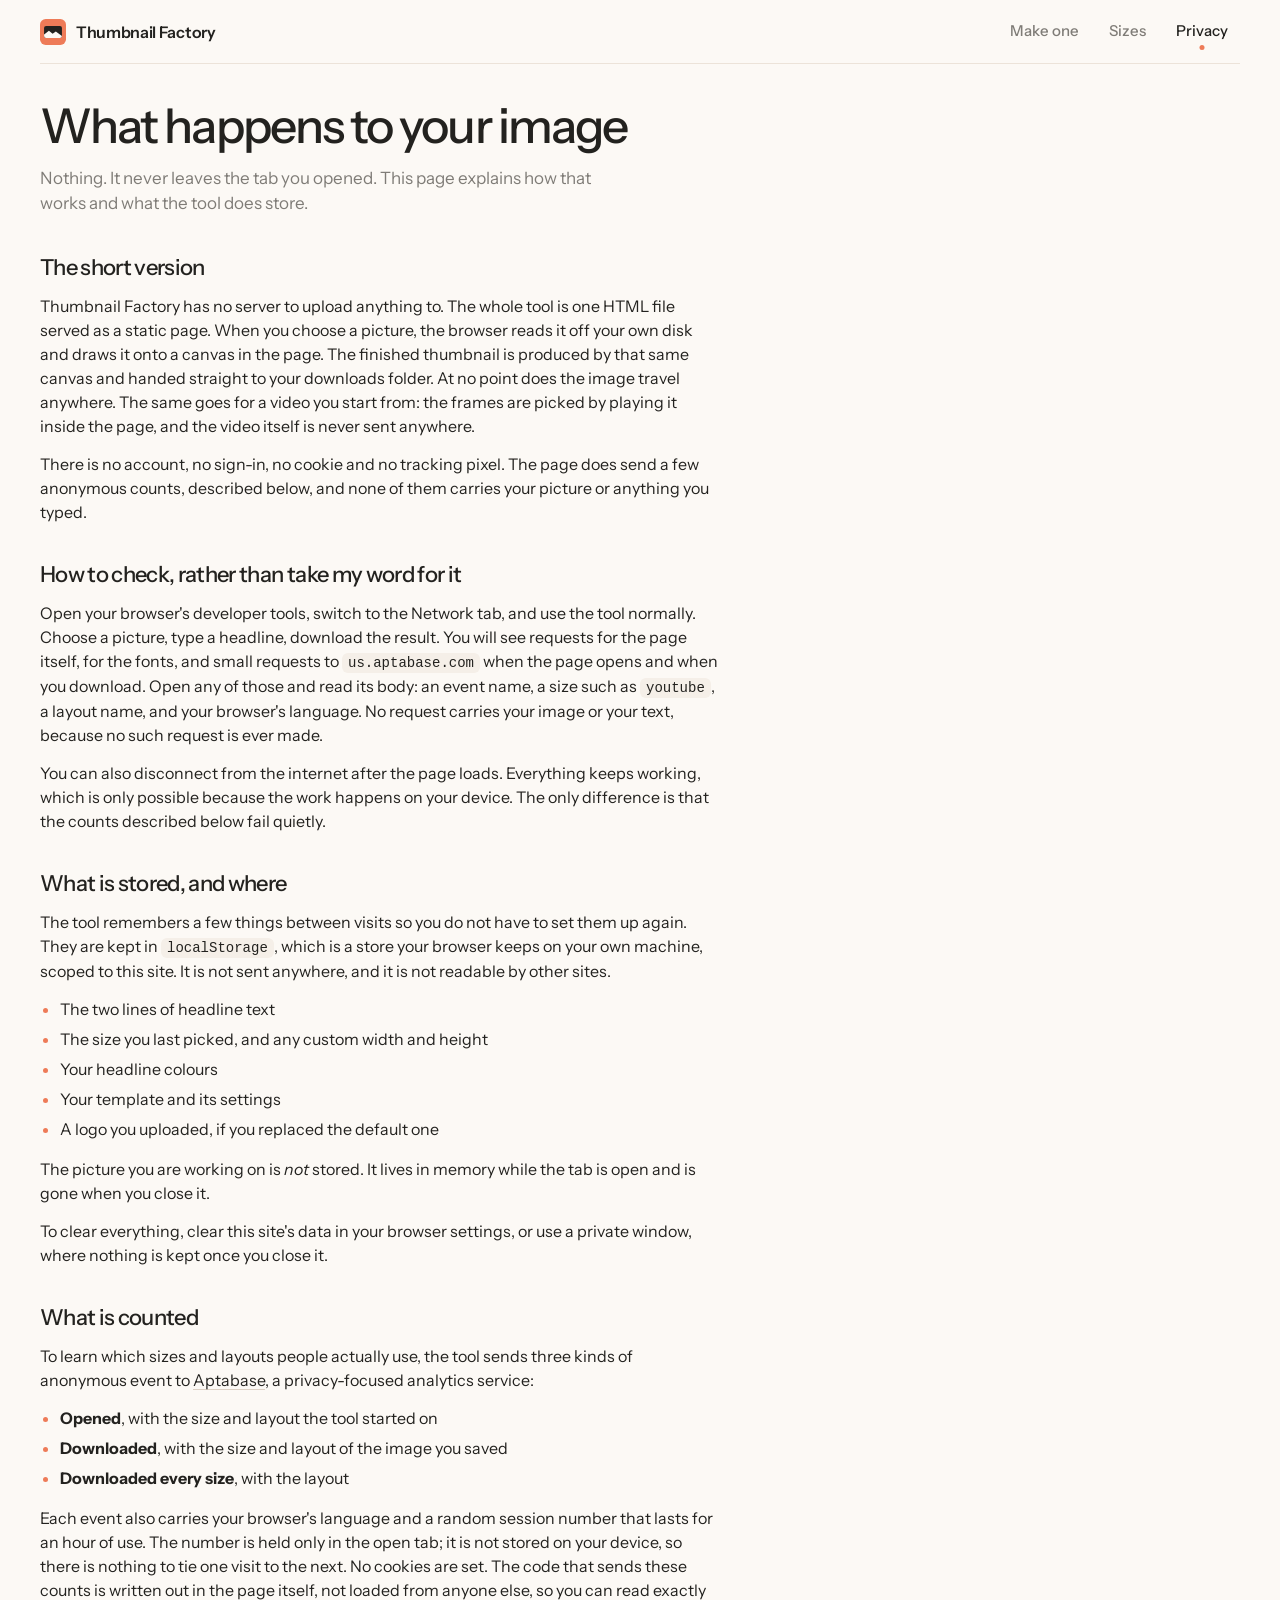
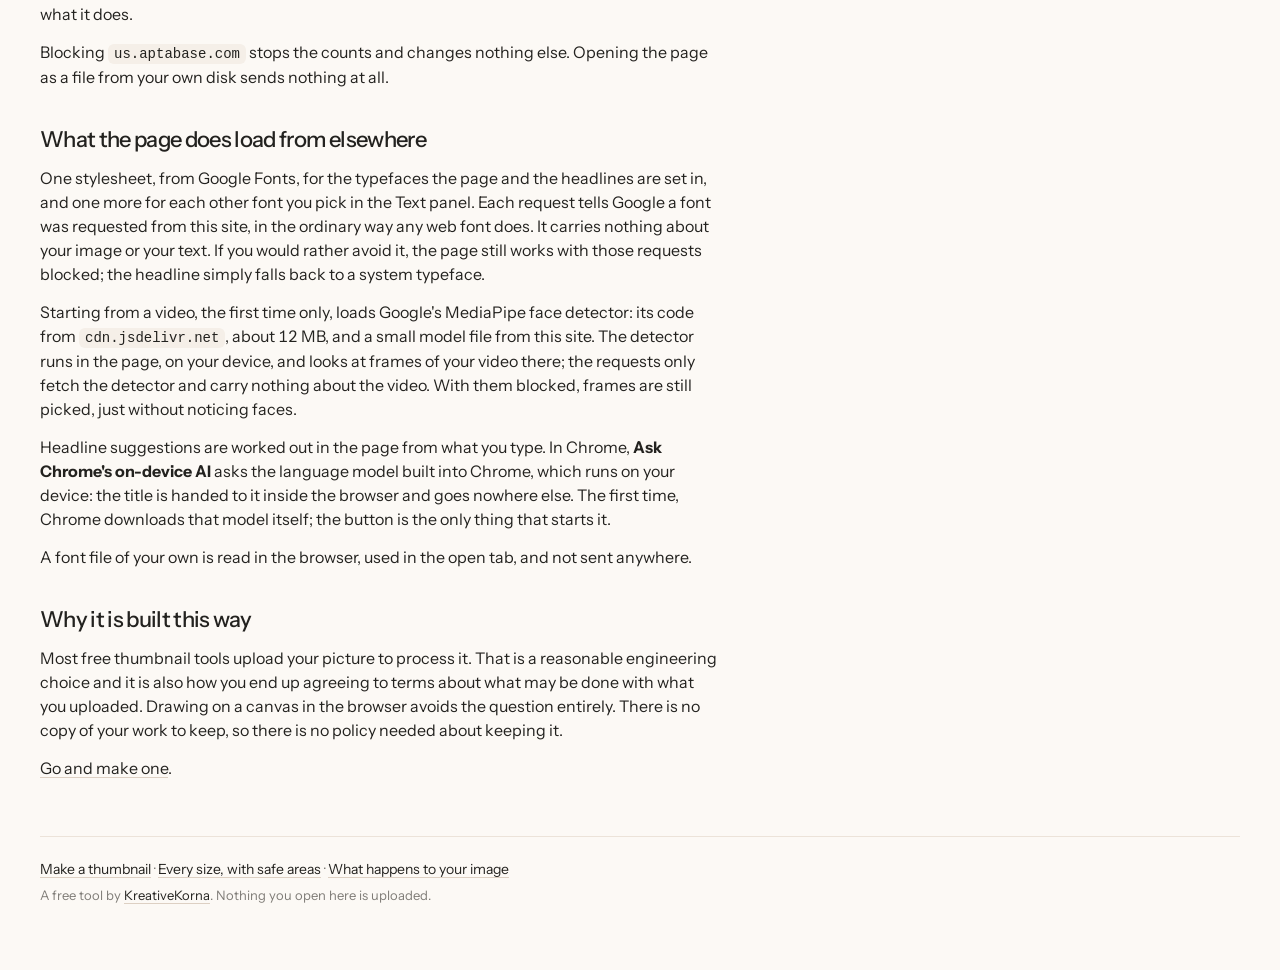
==== privacy/index.html @ 39af9132 "Live quality checks, with one-click fixes Rules 1-3 of the quality bar are now checked as the person" ====
<!DOCTYPE html>
<html lang="en">
<head>
<meta charset="utf-8">
<meta name="viewport" content="width=device-width, initial-scale=1">
<title>What Happens to Your Image &mdash; Thumbnail Factory</title>
<meta name="description" content="Thumbnail Factory has no server to upload to. Your picture is read off your own disk, drawn in your browser, and never sent anywhere. Here is how to verify that.">

<link rel="icon" href="/favicon.svg" type="image/svg+xml">
<link rel="icon" href="/favicon-32.png" sizes="32x32" type="image/png">
<link rel="apple-touch-icon" href="/apple-touch-icon.png">
<meta name="theme-color" content="#fcf9f5">

<!-- Crawlers do not resolve relative paths, so everything below is absolute. -->
<link rel="canonical" href="https://thumbnailsfactory.kreativekorna.com/privacy/">
<meta property="og:type" content="website">
<meta property="og:site_name" content="Thumbnail Factory">
<meta property="og:title" content="What happens to your image">
<meta property="og:description" content="Thumbnail Factory has no server to upload to. Your picture is read off your own disk, drawn in your browser, and never sent anywhere. Here is how to verify that.">
<meta property="og:url" content="https://thumbnailsfactory.kreativekorna.com/privacy/">
<meta property="og:image" content="https://thumbnailsfactory.kreativekorna.com/og.png">
<meta property="og:image:type" content="image/png">
<meta property="og:image:width" content="1200">
<meta property="og:image:height" content="630">
<meta property="og:image:alt" content="Thumbnail Factory: make a thumbnail for any platform. Beside the words, a finished thumbnail and three tiles for wide, square and tall sizes.">
<meta name="twitter:card" content="summary_large_image">
<meta name="twitter:title" content="What happens to your image">
<meta name="twitter:description" content="Thumbnail Factory has no server to upload to. Your picture is read off your own disk, drawn in your browser, and never sent anywhere. Here is how to verify that.">
<meta name="twitter:image" content="https://thumbnailsfactory.kreativekorna.com/og.png">



<link rel="preconnect" href="https://fonts.gstatic.com" crossorigin>
<link rel="stylesheet" href="https://fonts.googleapis.com/css2?family=Instrument+Sans:wght@400..700&family=Archivo+Black&family=JetBrains+Mono:wght@700&display=swap">
<style>
  :root{
    /* Warm and low-glare: an off-white page, cream cards, near-black ink for
       text and decisive actions, and one coral used only as punctuation. */
    --canvas:#fcf9f5;      /* the page */
    --surface:#fffefd;     /* things you type into or press, a step closer */
    --cream:#f5efe8;       /* cards and panels */
    --cream-lo:#ede5dc;    /* the track behind segmented choices */
    --line:#ece3d9;        /* quiet separation */
    --line-strong:#ddd0c3; /* control edges */
    --ink:#23221f;
    --muted:#7f7c77;
    --accent:#ee7b58;      /* markers and focus on dark, never a fill */
    --well:#1d1c1a;        /* behind the preview, so the thumbnail reads true */
    --guide:#ffc400;       /* the safe-area box, same yellow as the app draws */
    --alert:#c8412f;
    --ok:#2c7a4b;
    --shadow:0 6px 24px rgb(35 34 31 / .06), 0 0 0 1px var(--line-strong);
    --shadow-sm:0 1px 3px rgb(35 34 31 / .12);
    --ui:"Instrument Sans",-apple-system,"Segoe UI",Roboto,Helvetica,Arial,sans-serif;
    /* Concentric radii: an outer radius is its inner radius plus the padding
       between them, so nested corners stay parallel instead of pinching.
       --r        inputs and swatches
       --r-seg    a segment inside its track: track radius minus 3px padding
       --r-panel  the control panel: 12 + 20 padding */
    --r:12px; --r-seg:9px; --r-panel:32px; --r-well:24px; --pill:999px;
  }
  *{ box-sizing:border-box; }
  html{ -webkit-text-size-adjust:100%; }
  body{
    margin:0; background:var(--canvas); color:var(--ink);
    font-family:var(--ui); font-size:15px; line-height:1.5;
    font-variant-numeric:tabular-nums;
    padding:0 20px 64px;
    -webkit-font-smoothing:antialiased;
  }
  .shell{ max-width:1200px; margin:0 auto; }
  ::selection{ background:rgb(238 123 88 / .25); }

  /* ---- masthead and site nav ---- */
  header{
    display:flex; align-items:center; gap:16px 24px; flex-wrap:wrap;
    min-height:64px; padding:12px 0; border-bottom:1px solid var(--line); margin-bottom:36px;
  }
  .home{ display:flex; align-items:center; gap:10px; text-decoration:none; color:var(--ink); }
  .home img{ display:block; }   /* the SVG carries its own corners */
  .home span{ font-size:16px; font-weight:600; letter-spacing:-.02em; }
  .home:focus-visible{ outline:2px solid var(--ink); outline-offset:4px; border-radius:6px; }
  header nav{ margin-inline-start:auto; display:flex; gap:6px; }
  header nav a{
    position:relative; color:var(--muted); font-size:15px; font-weight:500; text-decoration:none;
    padding:8px 12px; border-radius:var(--pill); transition:color .14s linear, background-color .14s linear;
  }
  @media (hover: hover){ header nav a:hover{ color:var(--ink); background:var(--cream); } }
  header nav a[aria-current="page"]{ color:var(--ink); }
  /* the current page gets a small coral dot, the one bit of colour up here */
  header nav a[aria-current="page"]::after{
    content:""; position:absolute; left:50%; bottom:1px; width:5px; height:5px;
    transform:translateX(-50%); border-radius:50%; background:var(--accent);   /* centred: same either way round */
  }
  header nav a:focus-visible{ outline:2px solid var(--ink); outline-offset:1px; }

  h1{
    font-size:clamp(30px,4.4vw,48px); line-height:1.08;
    font-weight:500; letter-spacing:-.04em;
    margin:0 0 14px; max-width:20ch; text-wrap:balance;
  }
  .lede{ margin:0 0 30px; font-size:17px; line-height:1.5; color:var(--muted); max-width:52ch; }

  /* ---- long-form pages ---- */
  .prose{ max-width:68ch; }
  .prose h2{ font-size:22px; font-weight:500; letter-spacing:-.03em; margin:34px 0 10px; }
  .prose p, .prose li{ font-size:16px; margin:0 0 14px; }
  .prose ul{ margin:0 0 16px; padding-inline-start:20px; }
  .prose li{ margin:0 0 6px; }
  .prose li::marker{ color:var(--accent); }
  .prose code{ font-size:14px; background:var(--cream); padding:2px 6px; border-radius:6px; }
  .prose a, .sizeref a, .safeareas a, .seealso a, footer a{
    color:var(--ink); text-decoration-color:var(--line-strong); text-underline-offset:3px;
  }
  @media (hover: hover){
    .prose a:hover, .sizeref a:hover, .safeareas a:hover, .seealso a:hover, footer a:hover{ text-decoration-color:var(--ink); }
  }
  .seealso{ margin:40px 0 0; max-width:68ch; }
  .seealso h2{ font-size:22px; font-weight:500; letter-spacing:-.03em; margin:0 0 8px; }
  .seealso p{ font-size:15.5px; margin:0; color:var(--muted); }
  .seealso p + p{ margin-top:10px; }

  footer{
    margin:56px 0 0; padding:22px 0 0; border-top:1px solid var(--line); font-size:14px; color:var(--muted);
  }
  footer p{ margin:0 0 6px; }
  footer .by{ font-size:13px; }

  /* ---- layout ---- */
  .layout{ display:grid; grid-template-columns:minmax(0,1fr) 340px; gap:24px; align-items:start; }

  /* ---- stage ---- */
  .stage{ min-width:0; }
  /* The controls run long; the preview stays in view beside them. */
  @media (min-width:901px){ .stage{ position:sticky; top:16px; } }
  /* With the feed strip open the pinned column holds two previews, so the big
     one gives up height to keep both on screen, and the how-to steps aside. */
  @media (min-width:901px){
    .stage:has(.feed:not([hidden])) canvas{ max-height:max(240px, calc(100vh - 520px)); }
    .stage:has(.feed:not([hidden])) .howto{ display:none; }
  }
  /* The well takes its light from the thumbnail: a blurred copy of it glows
     behind the preview, the way a video app's ambient mode does, over the
     picture's own average colour. A fixed black would make every picture
     look like it sits in the same hole. */
  .canvas-wrap{
    position:relative; background:var(--well);
    border-radius:var(--r-well); overflow:hidden; isolation:isolate;
    transition:background-color .15s linear;
    display:flex; align-items:center; justify-content:center;
    min-height:260px; padding:18px;
  }
  canvas{
    display:block; max-width:100%; max-height:66vh; width:auto; height:auto;
    cursor:grab; touch-action:none; background:#000; border-radius:6px;   /* 24 well − 18 padding */
    transition:opacity .12s linear;
  }
  #cv{ position:relative; z-index:1; box-shadow:0 10px 40px rgb(0 0 0 / .28); outline:1px solid oklch(1 0 0 / 0.1); outline-offset:-1px; }
  #cv:focus-visible{ outline:2px solid var(--accent); outline-offset:4px; }
  .canvas-wrap .ambient{
    position:absolute; inset:0; width:100%; height:100%; max-height:none; z-index:0;
    border-radius:0; background:none; cursor:inherit; pointer-events:none;
    filter:blur(36px) saturate(1.25); transform:scale(1.2); opacity:.85;
  }
  canvas.dragging{ cursor:grabbing; }
  /* Ink would vanish against the well, so the canvas ring uses the accent. */
  canvas:focus-visible{ outline:2px solid var(--accent); outline-offset:4px; }
  canvas.resizing{ opacity:.25; }
  .drop-hint{
    position:absolute; inset:8px; display:flex; align-items:center; justify-content:center;
    background:rgb(29 28 26 / .88); color:var(--canvas); font-size:16px; font-weight:500;
    text-align:center; padding:20px; border:2px dashed var(--accent);
    border-radius:16px;   /* inset 8px inside a 24px well */
    pointer-events:none; opacity:0; transition:opacity .12s linear; z-index:2;
  }
  .canvas-wrap.dropping .drop-hint{ opacity:1; }

  .readout{
    display:flex; align-items:baseline; gap:14px; flex-wrap:wrap;
    padding:14px 4px 0; margin:0;
  }
  .readout .what{ font-weight:600; letter-spacing:-.01em; }
  .readout .dims{ margin-inline-start:auto; color:var(--muted); }
  .howto{ margin:10px 4px 0; max-width:56ch; color:var(--muted); font-size:14px; }
  .howto p{ margin:0 0 3px; }

  /* The feed strip copies a dark video app on purpose: the thumbnail is
     judged against the surroundings it will actually sit in. */
  .feed{ margin:16px 0 0; padding:16px; background:#0f0f0f; color:#f1f1f1; border-radius:var(--r-well); }
  .feed[hidden]{ display:none; }
  .feed h3{ margin:0; font-size:14px; font-weight:600; letter-spacing:-.01em; }
  .feed .hint{ margin:2px 0 14px; color:#a3a3a3; }
  .feedrow{ display:flex; flex-wrap:wrap; gap:18px 22px; align-items:flex-start; }
  .feeditem{ margin:0; display:flex; flex-direction:column; gap:6px; min-width:0; max-width:100%; }
  .feeditem canvas{ display:block; max-width:100%; max-height:none; border-radius:8px; cursor:default; background:#000;
    outline:1px solid oklch(1 0 0 / 0.1); outline-offset:-1px; }
  .feeditem figcaption{ font-size:12px; color:#a3a3a3; }
  /* Grey bars where the title and channel would be, so the thumbnail is seen
     among the things it competes with, not alone. */
  .feedtext{ display:flex; flex-direction:column; gap:5px; }
  .feedtext span{ display:block; height:9px; border-radius:3px; background:#3a3a3a; }
  .feedtext span + span{ width:60%; background:#2a2a2a; }

  /* ---- the quality bar, live ---- */
  .checks{ display:flex; flex-direction:column; gap:6px; margin:6px 4px 0; font-size:13px; }
  .checks:empty{ display:none; }
  .checks .ok{ color:var(--muted); }
  .checks .ok::before{ content:"✓ "; color:var(--ok); font-weight:700; }
  .check{ display:flex; align-items:center; gap:8px; flex-wrap:wrap; }
  .check .what{ font-weight:600; }
  .check .what::before{ content:""; display:inline-block; width:7px; height:7px; border-radius:50%; background:var(--accent);
    margin-inline-end:7px; vertical-align:1px; }
  .check .why{ color:var(--muted); }
  .check .btn{ width:auto; min-height:28px; padding:4px 11px; font-size:12.5px; }
  .check .also{ color:var(--muted); font-size:12px; }
  /* a size that fails the bar gets a coral dot on its tile */
  .tile.warn .chipbox{ position:relative; }
  .tile.warn .chipbox::after{ content:""; position:absolute; top:-3px; right:-3px; width:8px; height:8px; border-radius:50%;
    background:var(--accent); box-shadow:0 0 0 2px var(--canvas); }

  /* ---- frames from a video ---- */
  .readout .btn{ width:auto; }
  .frames{ margin:12px 0 0; padding:12px 14px 14px; background:var(--cream); border-radius:var(--r-well); }
  .frames[hidden]{ display:none; }
  .frameshead{ display:flex; align-items:center; gap:10px; }
  .frameshead h3{ margin:0; font-size:14px; font-weight:600; letter-spacing:-.01em; flex:1; }
  .frameshead .btn{ width:auto; }
  .titlerow{ display:flex; align-items:center; gap:8px; margin-top:10px; }
  .titlerow label{ font-size:13px; font-weight:500; white-space:nowrap; }
  .titlerow input{ flex:1; min-width:0; padding:7px 10px; font-size:14px; }
  .titlerow .btn{ width:auto; white-space:nowrap; flex:none; }
  .frames .hint{ margin:8px 0 0; min-height:1.3em; }
  .framerow{ display:grid; grid-template-columns:repeat(6, minmax(0, 1fr)); gap:8px; margin-top:8px; }
  .framerow:empty{ display:none; }
  .frametile{ position:relative; padding:0; border:0; border-radius:8px; overflow:hidden; cursor:pointer; background:var(--well);
    box-shadow:0 0 0 1px oklch(0 0 0 / 0.1); transition:box-shadow .14s linear, transform .14s cubic-bezier(0.2, 0, 0, 1); }
  .frametile img{ display:block; width:100%; height:auto; aspect-ratio:16 / 9; object-fit:cover; }
  .frametile span{ position:absolute; left:5px; bottom:4px; font-size:11px; font-weight:600; color:#fff;
    background:rgb(0 0 0 / .55); padding:1px 5px; border-radius:4px; }
  @media (hover: hover){ .frametile:hover{ box-shadow:0 0 0 2px var(--ink); } }
  .frametile:focus-visible{ outline:2px solid var(--ink); outline-offset:2px; }
  .heads{ display:flex; flex-wrap:wrap; gap:6px; margin-top:8px; }
  .heads:empty{ display:none; }
  .headidea{ font-family:var(--ui); font-size:12.5px; font-weight:700; letter-spacing:.01em; text-transform:uppercase;
    background:var(--surface); color:var(--ink); border:0; box-shadow:0 0 0 1px var(--line-strong); border-radius:var(--pill);
    padding:5px 11px; cursor:pointer; transition:box-shadow .14s linear; }
  .headidea b{ color:var(--accent); font-weight:800; }
  .headidea.ai::before{ content:"AI"; font-size:9.5px; font-weight:700; color:var(--muted); margin-inline-end:5px; letter-spacing:.04em; }
  @media (hover: hover){ .headidea:hover{ box-shadow:0 0 0 1px var(--ink); } }
  .headidea.on{ box-shadow:0 0 0 2px var(--ink); }
  .headidea:focus-visible{ outline:2px solid var(--ink); outline-offset:2px; }
  .aibtn{ width:auto; align-self:flex-start; }
  .aibtn[hidden]{ display:none; }
  .headhelp .heads{ margin-top:0; }
  .frames .subhead{ margin:10px 0 0; font-size:12.5px; font-weight:600; color:var(--muted); }
  .frames .subhead[hidden]{ display:none; }
  .idearow{ display:grid; grid-template-columns:repeat(var(--idea-cols, 3), minmax(0, 1fr)); gap:10px; margin-top:6px; }
  .idearow:empty{ display:none; }
  .idea{ display:flex; flex-direction:column; gap:4px; padding:0; border:0; background:none; cursor:pointer; text-align:start;
    font:inherit; font-size:12px; color:var(--muted); }
  .idea canvas{ display:block; width:100%; height:auto; max-height:none; border-radius:8px; background:var(--well); cursor:pointer;
    box-shadow:0 0 0 1px oklch(0 0 0 / 0.1); transition:box-shadow .14s linear, transform .14s cubic-bezier(0.2, 0, 0, 1); }
  @media (hover: hover){ .idea:hover canvas{ box-shadow:0 0 0 2px var(--ink); } }
  .idea:focus-visible{ outline:none; }
  .idea:focus-visible canvas{ outline:2px solid var(--ink); outline-offset:2px; }
  .idea:active canvas{ transform:scale(0.98); }
  .idea.on{ color:var(--ink); }
  .idea.on canvas{ box-shadow:0 0 0 2px var(--canvas), 0 0 0 3.5px var(--accent); }
  .frametile.hasface::after{ content:"Face"; position:absolute; top:4px; right:4px; font-size:10px; font-weight:600;
    color:#fff; background:rgb(238 123 88 / .9); padding:1px 5px; border-radius:4px; }
  .frametile.used{ box-shadow:0 0 0 2px var(--canvas), 0 0 0 3.5px var(--accent); }
  .frametile:active{ transform:scale(0.97); }
  @media (max-width:560px){ .framerow{ grid-template-columns:repeat(3, minmax(0, 1fr)); } .titlerow{ flex-wrap:wrap; } }

  /* ---- control panel ---- */
  .bench{
    background:var(--cream); border-radius:var(--r-panel);
    padding:20px; display:flex; flex-direction:column; gap:20px; min-width:0;
  }
  .bench h2, .sizegroup h2{
    font-size:13px; font-weight:500; margin:0 0 10px; color:var(--muted);
  }

  /* ---- size chart: the point of the page ---- */
  .sizes{
    display:flex; flex-wrap:wrap; gap:18px 28px; align-items:stretch;
    /* reset the fieldset UA styles before restoring the band's own rules */
    border:0; border-top:1px solid var(--line); border-bottom:1px solid var(--line);
    padding:18px 0 20px; margin:0 0 26px; min-width:0;
  }
  .sizegroup{ min-width:0; }
  .sizegroup + .sizegroup{ border-inline-start:1px solid var(--line); padding-inline-start:28px; margin-inline-start:0; }
  .tiles{ display:flex; flex-wrap:wrap; gap:14px; max-width:286px; }
  .tile{ width:86px; }
  .sizegroup.customgroup .tile{ width:54px; }
  .tile{ position:relative; display:flex; flex-direction:column; align-items:flex-start; gap:6px; cursor:pointer; }
  /* Visually hidden, not zero-sized: a 0x0 input is still focusable but some
     assistive tech and tooling treat it as invisible and skip it. The 1px clip
     keeps it in the accessibility tree. Same for the palette radios below. */
  .tile input, .pal input{
    position:absolute; width:1px; height:1px; padding:0; margin:-1px;
    overflow:hidden; clip:rect(0 0 0 0); white-space:nowrap; border:0;
  }
  .chipbox{ height:40px; display:flex; align-items:flex-end; }
  .chip{
    display:block; background:var(--surface); border:1px solid var(--line-strong); border-radius:4px;
    transition-property:background-color, border-color; transition-duration:.14s; transition-timing-function:linear;
  }
  .tile.custom .chip{ border-style:dashed; display:flex; align-items:center; justify-content:center;
    font-size:17px; font-weight:500; line-height:1; color:var(--muted); }
  @media (hover: hover){ .tile:hover .chip{ border-color:var(--ink); } }
  .tile input:checked ~ .chipbox .chip{ background:var(--ink); border-color:var(--ink); }
  .tile.custom input:checked ~ .chipbox .chip{ color:var(--canvas); }
  .tile input:focus-visible ~ .chipbox .chip{ outline:2px solid var(--ink); outline-offset:3px; }
  .tile .name{ font-size:13px; font-weight:500; line-height:1.15; color:var(--muted); }
  .tile.custom .name{ display:none; }
  .tile input:checked ~ .name{ color:var(--ink); }
  .tile .size{ font-size:11px; line-height:1; color:var(--muted); }

  /* ---- fields ---- */
  .fields{ display:flex; flex-direction:column; gap:14px; }
  .field{ display:flex; flex-direction:column; gap:6px; min-width:0; }
  /* a slider is one line: name, track, value - names share a column so the
     tracks line up down the panel */
  .field.slide{ display:grid; grid-template-columns:84px minmax(0,1fr) 40px; align-items:center; column-gap:10px; }
  .field.slide > label{ font-weight:400; color:var(--muted); font-size:13px; }
  .field.slide output{ font-size:12.5px; color:var(--muted); text-align:end; font-variant-numeric:tabular-nums; }
  .field.slide input[type=range]{ margin:6px 0; }
  .field.slide > .hint{ grid-column:1 / -1; margin-top:0; }
  /* a picture: its name and buttons on one line, its zoom under them */
  .pichead{ display:flex; align-items:center; gap:8px; min-height:32px; }
  .pichead .legend{ flex:1; min-width:0; }
  .pichead .logobtns{ flex:none; }
  .field.pic{ gap:2px; }
  .field > label, .legend{ font-size:13px; font-weight:500; }
  .hint{ font-size:12.5px; margin:4px 0 0; color:var(--muted); }
  /* a picture's zoom lives in its block, just under its buttons */
  .field > .field{ margin-top:0; }
  input[type=text], input[type=number]{
    font-family:var(--ui); font-size:15px; font-variant-numeric:tabular-nums;
    background:var(--surface); color:var(--ink);
    border:0; box-shadow:0 0 0 1px var(--line-strong); border-radius:var(--r);
    padding:10px 12px; width:100%;
    transition:box-shadow .14s linear;
  }
  input::placeholder{ color:var(--muted); opacity:.8; }
  select{
    -webkit-appearance:none; appearance:none; width:100%;
    font-family:var(--ui); font-size:15px; color:var(--ink);
    background:var(--surface) url("data:image/svg+xml,%3Csvg xmlns='http://www.w3.org/2000/svg' width='10' height='6'%3E%3Cpath d='M1 1l4 4 4-4' fill='none' stroke='%237f7c77' stroke-width='1.5'/%3E%3C/svg%3E") no-repeat right 14px center;
    border:0; box-shadow:0 0 0 1px var(--line-strong); border-radius:var(--r);
    padding:10px 36px 10px 12px; cursor:pointer; transition:box-shadow .14s linear;
  }
  @media (hover: hover){ select:hover{ box-shadow:0 0 0 1px var(--muted); } }
  select:focus-visible{ outline:none; box-shadow:0 0 0 1.5px var(--ink), 0 0 0 5px rgb(35 34 31 / .08); }
  @media (hover: hover){ input[type=text]:hover, input[type=number]:hover{ box-shadow:0 0 0 1px var(--muted); } }
  input[type=text]:focus-visible, input[type=number]:focus-visible{
    outline:none; box-shadow:0 0 0 1.5px var(--ink), 0 0 0 5px rgb(35 34 31 / .08);
  }
  .row{ display:flex; gap:10px; }
  .row .field{ flex:1; }
  .row .field.grow{ flex:3; }
  .row .field.narrow{ flex:1; min-width:70px; }
  .row[hidden]{ display:none; }
  .field[hidden]{ display:none; }
  /* controls a template does not use; beats each control's own display */
  .fields [hidden], .toggles [hidden]{ display:none !important; }

  /* template picker: a live preview of each, your content in its arrangement */
  .tpls{ display:grid; grid-template-columns:1fr 1fr; gap:14px 10px; }
  .tpl{ position:relative; display:flex; flex-direction:column; gap:6px; cursor:pointer; font-size:13px; font-weight:500; color:var(--muted); }
  .tpl input{ position:absolute; opacity:0; width:1px; height:1px; }
  .tpl canvas{
    display:block; width:100%; height:auto; aspect-ratio:16/9; object-fit:contain;
    max-height:none; border-radius:10px; background:var(--well); cursor:pointer;
    box-shadow:0 0 0 1px oklch(0 0 0 / 0.1); transition:box-shadow .14s linear;   /* untinted: a tinted ring reads as dirt on the edge */
  }
  @media (hover: hover){ .tpl:hover canvas{ box-shadow:0 0 0 1px var(--muted); } }
  .tpl:has(input:checked){ color:var(--ink); }
  .tpl:has(input:checked) canvas{ box-shadow:0 0 0 2px var(--canvas), 0 0 0 3.5px var(--ink); }
  .tpl:has(input:focus-visible) canvas{ outline:2px solid var(--ink); outline-offset:4px; }
  .customgroup .row{ width:190px; }
  .moverow{ display:flex; align-items:center; gap:10px; justify-content:space-between; margin-top:2px; }
  .moverow .hint{ margin:0; }
  .moverow .btn{ width:auto; white-space:nowrap; flex:none; }
  .customgroup .row .field{ gap:4px; }

  /* segmented choice: a cream track with the chosen segment lifted to white */
  .seg{ border:0; margin:0; padding:0; }
  .seg .legend{ padding:0; margin-bottom:6px; }
  .segs{ display:flex; border-radius:var(--r); background:var(--cream-lo); padding:3px; gap:2px; }
  .segs label{ flex:1; position:relative; text-align:center; font-size:13px; font-weight:500;
    color:var(--muted); white-space:nowrap;
    padding:7px 6px; border-radius:var(--r-seg); cursor:pointer; min-height:24px;
    transition:color .14s linear, background-color .14s linear; }
  @media (hover: hover){ .segs label:hover{ color:var(--ink); } }
  .segs input{ position:absolute; opacity:0; inset:0; margin:0; cursor:pointer; }
  .segs label:has(input:checked){ background:var(--surface); color:var(--ink); box-shadow:var(--shadow-sm); }
  .segs label:has(input:focus-visible){ outline:2px solid var(--ink); outline-offset:1px; }

  /* folding panels */
  .group{ border-top:1px solid var(--line-strong); padding-top:12px; }
  /* a panel's first control hangs closer to its title (10) than controls sit to each other (16) */
  .gbody{ display:flex; flex-direction:column; gap:14px; padding-top:10px; }
  /* a panel's first control hangs closer to its title than controls sit to each other */
  .group > summary{ font-size:14px; font-weight:500; cursor:pointer;
    list-style:none; display:flex; align-items:center; gap:8px; min-height:28px; }
  .group > summary::-webkit-details-marker{ display:none; }
  .group > summary::after{ content:""; margin-inline-start:auto; width:6px; height:6px; border:solid var(--muted);
    border-width:0 1.5px 1.5px 0; transform:translateY(-2px) rotate(45deg); transition:transform .16s cubic-bezier(0.2, 0, 0, 1); }
  .group[open] > summary::after{ transform:translateY(1px) rotate(-135deg); border-width:0 2px 2px 0; }   /* matches the semibold open title */
  .group[open] > summary{ font-weight:600; }
  .group > summary:focus-visible{ outline:2px solid var(--ink); outline-offset:2px; border-radius:6px; }

  input[type=range]{
    -webkit-appearance:none; appearance:none; width:100%; background:transparent; margin:8px 0;
  }
  input[type=range]::-webkit-slider-runnable-track{ height:4px; border-radius:2px; background:var(--line-strong); }
  input[type=range]::-moz-range-track{ height:4px; border-radius:2px; background:var(--line-strong); }
  input[type=range]::-moz-range-progress{ height:4px; border-radius:2px; background:var(--ink); }
  input[type=range]::-webkit-slider-thumb{
    -webkit-appearance:none; width:18px; height:18px; border-radius:50%;
    background:var(--surface); border:1.5px solid var(--ink); margin-top:-7px; box-shadow:var(--shadow-sm);
  }
  input[type=range]::-moz-range-thumb{
    width:15px; height:15px; border-radius:50%; background:var(--surface); border:1.5px solid var(--ink);
  }
  input[type=range]:focus-visible{ outline:2px solid var(--ink); outline-offset:4px; border-radius:4px; }

  .toggles{ display:flex; flex-direction:column; gap:10px; }
  .tog{ display:flex; align-items:center; gap:10px; font-size:14px; cursor:pointer; min-height:24px; }
  .tog input{ width:16px; height:16px; margin:0; accent-color:var(--ink); }
  .tog.off{ opacity:.45; cursor:default; }
  .note{ font-size:12.5px; margin:-2px 0 0; margin-inline-start:26px; max-width:34ch; color:var(--muted); }
  .note[hidden]{ display:none; }

  /* ---- brand controls ---- */
  .inline{ display:flex; gap:8px; align-items:center; }
  .inline input[type=text]{ flex:1; min-width:0; }
  input[type=color]{
    flex:0 0 auto; width:40px; height:40px; padding:3px; cursor:pointer;
    background:var(--surface); border:0; box-shadow:0 0 0 1px var(--line-strong);
    border-radius:var(--r);
  }
  input[type=color]::-webkit-color-swatch-wrapper{ padding:0; }
  input[type=color]::-webkit-color-swatch{ border:0; border-radius:9px; }   /* 12 − 3 padding */
  input[type=color]::-moz-color-swatch{ border:0; border-radius:9px; }
  input[type=color]:focus-visible{ outline:2px solid var(--ink); outline-offset:2px; }
  .palettes{ display:flex; flex-wrap:wrap; gap:7px; margin-top:4px; }
  .pal{ position:relative; cursor:pointer; line-height:0; }
  .pal[hidden]{ display:none; }
  .palchip{
    display:block; width:34px; height:24px; border-radius:7px;
    box-shadow:inset 0 0 0 1px rgb(35 34 31 / .12);
    transition:box-shadow .14s linear;
  }
  @media (hover: hover){ .pal:hover .palchip{ box-shadow:inset 0 0 0 1px rgb(35 34 31 / .12), 0 0 0 2px var(--line-strong); } }
  .pal input:checked ~ .palchip{ box-shadow:inset 0 0 0 1px rgb(35 34 31 / .12), 0 0 0 2px var(--canvas), 0 0 0 3.5px var(--ink); }
  .pal input:focus-visible ~ .palchip{ outline:2px solid var(--ink); outline-offset:4px; }
  .pal.customp .palchip{
    background:var(--surface); display:flex; align-items:center; justify-content:center;
    font-size:14px; font-weight:500; line-height:1; color:var(--muted);
    box-shadow:inset 0 0 0 1px var(--line-strong);
  }
  .stops{ display:flex; gap:6px; margin-top:8px; }
  .stops[hidden]{ display:none; }

  .logorow{ display:flex; gap:10px; align-items:center; }
  .logopreview{
    flex:0 0 auto; width:66px; height:40px; background:var(--well);
    border-radius:var(--r); padding:5px;
    display:flex; align-items:center; justify-content:center; overflow:hidden;
  }
  /* Dark well behind it, so the outline is white at low opacity. A tinted
     neutral here picks up the surface and reads as dirt on the image edge. */
  .logopreview img{
    max-width:56px; max-height:30px; display:block;
    outline:1px solid oklch(1 0 0 / 0.1); outline-offset:-1px;
  }
  .logobtns{ display:flex; gap:6px; flex:1; min-width:0; }
  /* .btn is width:100% for the full-width actions; inside this row that basis
     makes both buttons shrink to equal halves and wrap. Size to content, and
     let Replace take whatever is left over. */
  .logobtns .btn{ width:auto; white-space:nowrap; }
  .logobtns #logoPick{ flex:1 1 auto; }
  .logobtns #logoReset{ flex:0 0 auto; }
  .group .logobtns{ flex-wrap:wrap; }
  .group .logobtns .btn{ flex:1 1 auto; }

  /* ---- buttons ----
     Pills throughout. The one decisive action is ink; everything else is a
     quiet white pill. States change opacity and scale, not hue. */
  .btn{
    font-family:var(--ui); font-size:15px; font-weight:500; cursor:pointer;
    border:0; box-shadow:0 0 0 1px var(--line-strong); border-radius:var(--pill);
    padding:11px 18px; width:100%; min-height:44px;
    background:var(--surface); color:var(--ink);
    transition-property:background-color, box-shadow, opacity, transform;
    transition-duration:.14s;
    transition-timing-function:cubic-bezier(0.2, 0, 0, 1);
  }
  @media (hover: hover){ .btn:hover{ box-shadow:0 0 0 1px var(--muted); } }
  .btn:active:not(:disabled){ transform:scale(0.96); }
  .btn:focus-visible{ outline:2px solid var(--ink); outline-offset:3px; }
  .btn-sm{ padding:8px 14px; font-size:13.5px; min-height:36px; }
  .btn-sm[hidden]{ display:none; }
  .btn-go{ background:var(--ink); color:var(--canvas); box-shadow:none; font-size:16px; padding:14px 18px; min-height:50px; }
  @media (hover: hover){ .btn-go:hover{ box-shadow:none; opacity:.9; } }
  .btn-go:active:not(:disabled){ opacity:.8; }
  .btn:disabled{ opacity:.45; cursor:default; }
  @media (hover: hover){
    .btn:disabled:hover{ box-shadow:0 0 0 1px var(--line-strong); }
    .btn-go:disabled:hover{ box-shadow:none; opacity:.45; }
  }
  /* The one decisive action stays in reach however long the panel gets: it
     rides the bottom of the view while the controls above it scroll. */
  .actions{
    display:flex; flex-direction:column; gap:10px;
    position:sticky; bottom:0; z-index:2; margin:8px -20px -20px;
    padding:14px 20px calc(20px + env(safe-area-inset-bottom));
    background:var(--cream); border-radius:0 0 var(--r-panel) var(--r-panel);
    box-shadow:0 -10px 16px -12px rgb(35 34 31 / .18);
  }

  .status{ font-size:13px; min-height:19px; font-weight:500; color:var(--muted); }
  .status.ok{ color:var(--ok); }
  .status.err{ color:var(--alert); }

  .fallback[hidden]{ display:none; }
  .fallback p{ font-size:13px; margin:0 0 8px; }
  .fallback img{
    max-width:100%; border-radius:var(--r); display:block;
    outline:1px solid oklch(0 0 0 / 0.1); outline-offset:-1px;
  }

  /* ---- size reference: the preset table, generated at build time ---- */
  .sizeref{ margin:36px 0 0; }
  .sizeref h2{ font-size:22px; font-weight:500; letter-spacing:-.03em; margin:0 0 8px; }
  .sizeref > p{ margin:0 0 18px; max-width:66ch; font-size:15.5px; color:var(--muted); }
  .sizeref table{ border-collapse:collapse; width:100%; font-size:14.5px; }
  .sizeref th, .sizeref td{ text-align:start; padding-block:11px; padding-inline:0 14px; vertical-align:top;
    border-bottom:1px solid var(--line); }
  .sizeref thead th{ font-size:12.5px; font-weight:500; color:var(--muted); }
  .sizeref tbody th{ font-weight:500; }
  .sizeref tbody tr:last-child th, .sizeref tbody tr:last-child td{ border-bottom:0; }
  @media (max-width:560px){
    .sizeref table{ font-size:13px; }
    .sizeref th, .sizeref td{ padding:8px 8px 8px 0; }
  }

  /* ---- safe-area explainer and questions ---- */
  .safeareas, .faq{ margin:44px 0 0; }
  .safeareas h2, .faq h2{ font-size:22px; font-weight:500; letter-spacing:-.03em; margin:0 0 8px; }
  .safeareas p{ margin:0 0 14px; max-width:66ch; font-size:15.5px; }
  .figs{ display:flex; flex-wrap:wrap; gap:24px; margin:22px 0 24px; }
  .safefig{ margin:0; padding:14px; background:var(--cream); border-radius:var(--r-well); }
  .safefig svg{ display:block; border-radius:10px; height:200px; width:auto; }   /* 24 − 14 padding */
  .safefig figcaption{ margin-top:10px; font-size:13px; max-width:19ch; line-height:1.35; color:var(--muted); }
  .safefig figcaption b{ display:block; font-weight:500; color:var(--ink); }
  .safefig figcaption span{ display:block; }
  .platforms{ margin:44px 0 0; max-width:68ch; }
  .platforms h2{ font-size:22px; font-weight:500; letter-spacing:-.03em; margin:0 0 8px; }
  .platforms h3{ font-size:16px; font-weight:500; letter-spacing:-.01em; margin:0 0 4px; }
  .platforms > div{ border-top:1px solid var(--line); padding:16px 0 4px; }
  .platforms .spec{ margin:0 0 6px; font-size:13px; color:var(--muted); }
  .platforms p{ margin:0 0 10px; font-size:15px; }
  .faq .qa{ border-top:1px solid var(--line); padding:16px 0 4px; max-width:68ch; }
  .faq h3{ font-size:16px; font-weight:500; letter-spacing:-.01em; margin:0 0 6px; }
  .faq .qa p{ margin:0 0 10px; font-size:15px; color:var(--muted); }

  .sr-only{
    position:absolute; width:1px; height:1px; padding:0; margin:-1px;
    overflow:hidden; clip:rect(0 0 0 0); white-space:nowrap; border:0;
  }

  @media (max-width:900px){
    .layout{ grid-template-columns:minmax(0,1fr); gap:16px; }
    .sizes{ margin-bottom:0; }
    /* one scrolling row, so the preview is still on the first screen */
    .sizes{ flex-wrap:nowrap; overflow-x:auto; gap:0 18px; padding-bottom:14px; }
    .sizegroup{ flex:0 0 auto; }
    .sizegroup + .sizegroup{ padding-inline-start:18px; }
    .tiles{ flex-wrap:nowrap; max-width:none; gap:12px; }
    .customgroup .row{ width:150px; }
    .canvas-wrap{ min-height:0; padding:10px; border-radius:16px; }
    canvas{ border-radius:6px; }
    .bench{ border-radius:28px; padding:16px; }   /* 12 + 16 */
    .actions{ margin:8px -16px -16px; padding:12px 16px calc(16px + env(safe-area-inset-bottom)); border-radius:0 0 28px 28px; }
    header{ margin-bottom:28px; }
    /* One column: the preview pins to the top, small, so a change further
       down the panel is seen as it is made. With the feed strip open the
       column would be too tall to pin, so it scrolls as before. */
    .stage{ position:sticky; top:0; z-index:3; background:var(--canvas); padding-block:8px; }
    .stage canvas{ max-height:30vh; }
    .stage .howto{ display:none; }
    .stage:has(.feed:not([hidden])){ position:static; }
  }

  /* ---- the editor: one window, three columns, nothing to scroll ----
     Sizes on the left, the preview in the middle filling whatever room is
     left, the options on the right. Each side column scrolls on its own; the
     preview never moves. The page's own words wait below the fold for anyone
     who wants them. */
  .rail{ min-width:0; }
  .sizes legend + .sizegroup h2{ margin-top:0; }
  @media (min-width:901px){
    body.editor{ padding:0; }
    body.editor .shell{ max-width:none; }
    body.editor header{ padding:0 20px; height:56px; min-height:0; margin:0; flex-wrap:nowrap; }
    body.editor .layout{
      height:calc(100dvh - 56px);   /* the header, rule included */
      grid-template-columns:184px minmax(0,1fr) 324px; gap:0; align-items:stretch;
      border-bottom:1px solid var(--line);
    }
    body.editor .rail{ overflow-y:auto; overscroll-behavior:contain; border-inline-end:1px solid var(--line); padding:12px 8px 20px; }
    body.editor .sizes{ flex-direction:column; flex-wrap:nowrap; gap:14px; border:0; padding:0; margin:0; }
    body.editor .sizegroup + .sizegroup{ border-inline-start:0; padding-inline-start:0; border-top:1px solid var(--line); padding-top:12px; }
    body.editor .sizegroup h2{ margin:0 0 6px; padding-inline:8px; }
    body.editor .tiles{ flex-direction:column; flex-wrap:nowrap; gap:2px; max-width:none; }
    /* a size is a row: its shape, then its name over its pixels */
    body.editor .tile{
      width:auto; display:grid; grid-template-columns:40px minmax(0,1fr); grid-template-rows:auto auto;
      column-gap:8px; row-gap:1px; align-items:center; padding:6px 8px; border-radius:10px;
      transition:background-color .14s linear;
    }
    body.editor .tile .chipbox{ grid-row:1 / span 2; height:28px; width:40px; align-items:center; justify-content:center; }
    body.editor .tile .name{ font-size:13.5px; }
    body.editor .tile .size{ font-size:11.5px; }
    @media (hover: hover){ body.editor .tile:hover{ background:var(--cream); } }
    body.editor .tile:has(input:checked){ background:var(--cream); }
    body.editor .tile.custom{ grid-template-columns:40px minmax(0,1fr); }
    body.editor .tile.custom .name{ display:block; }
    body.editor .sizegroup.customgroup .tile{ width:auto; }
    body.editor .customgroup .row{ width:auto; gap:6px; padding:6px 8px 0; }
    /* two numbers side by side in a narrow column: no room for spinners */
    body.editor .customgroup input[type=number]{ padding:8px 10px; -moz-appearance:textfield; appearance:textfield; }
    body.editor .customgroup input[type=number]::-webkit-inner-spin-button,
    body.editor .customgroup input[type=number]::-webkit-outer-spin-button{ -webkit-appearance:none; margin:0; }

    /* the preview takes every pixel the columns leave */
    body.editor .stage{ position:static; display:flex; flex-direction:column; min-height:0; padding:12px 16px 10px; }
    body.editor .canvas-wrap{ flex:1 1 0; min-height:0; padding:16px; border-radius:var(--r-well); }
    /* the well is a big surface here: its glow stays a hint of the picture's
       colour, not a blurred copy that competes with it */
    body.editor .canvas-wrap .ambient{ opacity:.3; filter:blur(60px) saturate(1.1); }
    body.editor canvas#cv{ max-width:100%; max-height:100%; }
    body.editor .stage:has(.feed:not([hidden])) canvas{ max-height:100%; }
    body.editor .readout{ flex:none; padding-top:10px; }
    body.editor .checks{ flex:none; }
    body.editor .howto{ flex:none; margin-top:2px; max-width:none; font-size:13px; white-space:nowrap; overflow:hidden; text-overflow:ellipsis; }
    body.editor .howto p{ display:inline; }
    body.editor .howto p + p::before{ content:" "; }
    body.editor .feed{ flex:none; margin-top:12px; padding:12px 14px; }
    body.editor .stage:has(.feed:not([hidden])) .howto{ display:none; }
    /* the strip never takes more than half the column, so the preview stays */
    body.editor .frames{ flex:none; max-height:50%; overflow-y:auto; overscroll-behavior:contain; }
    body.editor .stage:has(.frames:not([hidden])) .howto{ display:none; }

    /* the options scroll inside their column; Download stays at its foot */
    body.editor .bench{ overflow-y:auto; overscroll-behavior:contain; border-radius:0; padding:16px 18px 0; gap:18px; }
    body.editor .actions{ margin:auto -18px 0; padding:12px 18px 16px; gap:8px; border-radius:0; }
    body.editor .actions .btn-go{ min-height:44px; padding:10px 18px; }
    body.editor .actions .btn:not(.btn-go){ min-height:40px; padding:8px 18px; font-size:14px; }
    body.editor .status:empty{ display:none; }
    /* with a pointer, the panel's small buttons can be compact; touch keeps 36px */
    @media (pointer:fine){ body.editor .bench .btn-sm{ padding:5px 12px; font-size:13px; min-height:30px; } }

    body.editor .about{ padding:40px 20px 0; max-width:1240px; margin:0 auto; }
    body.editor footer{ margin:56px 20px 0; padding-bottom:40px; }
  }
  /* Between 901 and 1279 the three columns crowd the preview, so the size
     rail narrows to a column of shapes, each with its name set small under
     it (six wide shapes alone look alike). The group titles step aside for
     screen readers only; the shapes already say wide, tall or square. */
  @media (min-width:901px) and (max-width:1279px){
    body.editor .layout{ grid-template-columns:80px minmax(0,1fr) 316px; }
    /* still scrolls on a short window, but a scrollbar would eat the names' room */
    body.editor .rail{ padding:10px 4px 16px; scrollbar-width:none; }
    body.editor .rail::-webkit-scrollbar{ display:none; }
    body.editor .sizes{ gap:8px; }
    body.editor .sizegroup h2{
      position:absolute; width:1px; height:1px; margin:-1px; padding:0;
      overflow:hidden; clip:rect(0 0 0 0); white-space:nowrap;
    }
    body.editor .sizegroup + .sizegroup{ padding-top:8px; }
    body.editor .tile, body.editor .tile.custom{
      display:flex; flex-direction:column; align-items:center; gap:3px; padding:4px 2px;
    }
    body.editor .tile .chipbox{ width:44px; height:26px; }
    body.editor .tile .name, body.editor .tile.custom .name{
      display:block; font-size:10.5px; line-height:1.15; text-align:center; max-width:100%;
    }
    body.editor .tile .size{ display:none; }
    /* the custom numbers stack, each the rail's width */
    body.editor .customgroup .row{ flex-direction:column; gap:6px; padding:6px 0 0; }
    body.editor .customgroup .field > label{ font-size:11px; text-align:center; }
    body.editor .customgroup input[type=number]{ padding:6px 4px; font-size:13px; text-align:center; }
  }
  .about h1{ margin-top:0; }

  @media (prefers-reduced-motion:reduce){
    *{ transition-duration:0ms !important; animation-duration:0ms !important; }
    .btn:active:not(:disabled){ transform:none; }
  }
</style>
</head>
<body>

<div class="shell">
  <header>
    <div class="wordmark">
      <a class="home" href="/"><img src="/favicon.svg" alt="" width="26" height="26"><span>Thumbnail Factory</span></a>
    </div>
    <nav aria-label="Pages">
      <a href="/">Make one</a>
      <a href="/sizes/">Sizes</a>
      <a href="/privacy/" aria-current="page">Privacy</a>
    </nav>
  </header>
  <main>
    <h1>What happens to your image</h1>
    <p class="lede">Nothing. It never leaves the tab you opened. This page explains how
    that works and what the tool does store.</p>

    <section class="prose">
      <h2>The short version</h2>
      <p>Thumbnail Factory has no server to upload anything to. The whole tool is one
      HTML file served as a static page. When you choose a picture, the browser reads it
      off your own disk and draws it onto a canvas in the page. The finished thumbnail is
      produced by that same canvas and handed straight to your downloads folder. At no
      point does the image travel anywhere. The same goes for a video you start from:
      the frames are picked by playing it inside the page, and the video itself is never
      sent anywhere.</p>
      <p>There is no account, no sign-in, no cookie and no tracking pixel. The page does
      send a few anonymous counts, described below, and none of them carries your picture
      or anything you typed.</p>

      <h2>How to check, rather than take my word for it</h2>
      <p>Open your browser's developer tools, switch to the Network tab, and use the tool
      normally. Choose a picture, type a headline, download the result. You will see
      requests for the page itself, for the fonts, and small requests to
      <code>us.aptabase.com</code> when the page opens and when you download. Open any of
      those and read its body: an event name, a size such as <code>youtube</code>, a layout
      name, and your browser's language. No request carries your image or your text,
      because no such request is ever made.</p>
      <p>You can also disconnect from the internet after the page loads. Everything keeps
      working, which is only possible because the work happens on your device. The only
      difference is that the counts described below fail quietly.</p>

      <h2>What is stored, and where</h2>
      <p>The tool remembers a few things between visits so you do not have to set them up
      again. They are kept in <code>localStorage</code>, which is a store your browser
      keeps on your own machine, scoped to this site. It is not sent anywhere, and it is
      not readable by other sites.</p>
      <ul>
        <li>The two lines of headline text</li>
        <li>The size you last picked, and any custom width and height</li>
        <li>Your headline colours</li>
        <li>Your template and its settings</li>
        <li>A logo you uploaded, if you replaced the default one</li>
      </ul>
      <p>The picture you are working on is <em>not</em> stored. It lives in memory while
      the tab is open and is gone when you close it.</p>
      <p>To clear everything, clear this site's data in your browser settings, or use a
      private window, where nothing is kept once you close it.</p>

      <h2>What is counted</h2>
      <p>To learn which sizes and layouts people actually use, the tool sends three kinds
      of anonymous event to <a href="https://aptabase.com/">Aptabase</a>, a
      privacy-focused analytics service:</p>
      <ul>
        <li><b>Opened</b>, with the size and layout the tool started on</li>
        <li><b>Downloaded</b>, with the size and layout of the image you saved</li>
        <li><b>Downloaded every size</b>, with the layout</li>
      </ul>
      <p>Each event also carries your browser's language and a random session number that
      lasts for an hour of use. The number is held only in the open tab; it is not stored
      on your device, so there is nothing to tie one visit to the next. No cookies are
      set. The code that sends these counts is written out in the page itself, not loaded
      from anyone else, so you can read exactly what it does.</p>
      <p>Blocking <code>us.aptabase.com</code> stops the counts and changes nothing else.
      Opening the page as a file from your own disk sends nothing at all.</p>

      <h2>What the page does load from elsewhere</h2>
      <p>One stylesheet, from Google Fonts, for the typefaces the page and the headlines
      are set in, and one more for each other font you pick in the Text panel. Each
      request tells Google a font was requested from this site, in the ordinary way any
      web font does. It carries nothing about your image or your text. If you would
      rather avoid it, the page still works with those requests blocked; the headline
      simply falls back to a system typeface.</p>
      <p>Starting from a video, the first time only, loads Google's MediaPipe face
      detector: its code from <code>cdn.jsdelivr.net</code>, about 12 MB, and a small
      model file from this site. The detector runs in the page, on your device, and looks
      at frames of your video there; the requests only fetch the detector and carry
      nothing about the video. With them blocked, frames are still picked, just without
      noticing faces.</p>
      <p>Headline suggestions are worked out in the page from what you type. In
      Chrome, <b>Ask Chrome's on-device AI</b> asks the language model built into
      Chrome, which runs on your device: the title is handed to it inside the browser and
      goes nowhere else. The first time, Chrome downloads that model itself; the button
      is the only thing that starts it.</p>
      <p>A font file of your own is read in the browser, used in the open tab, and not
      sent anywhere.</p>

      <h2>Why it is built this way</h2>
      <p>Most free thumbnail tools upload your picture to process it. That is a reasonable
      engineering choice and it is also how you end up agreeing to terms about what may be
      done with what you uploaded. Drawing on a canvas in the browser avoids the question
      entirely. There is no copy of your work to keep, so there is no policy needed about
      keeping it.</p>
      <p><a href="../">Go and make one</a>.</p>
    </section>
  </main>
  <footer>
    <p><a href="/">Make a thumbnail</a> &middot;
       <a href="/sizes/">Every size, with safe areas</a> &middot;
       <a href="/privacy/">What happens to your image</a></p>
    <p class="by">A free tool by <a href="https://kreativekorna.com/">KreativeKorna</a>. Nothing you open here is uploaded.</p>
  </footer>
</div>


</body>
</html>
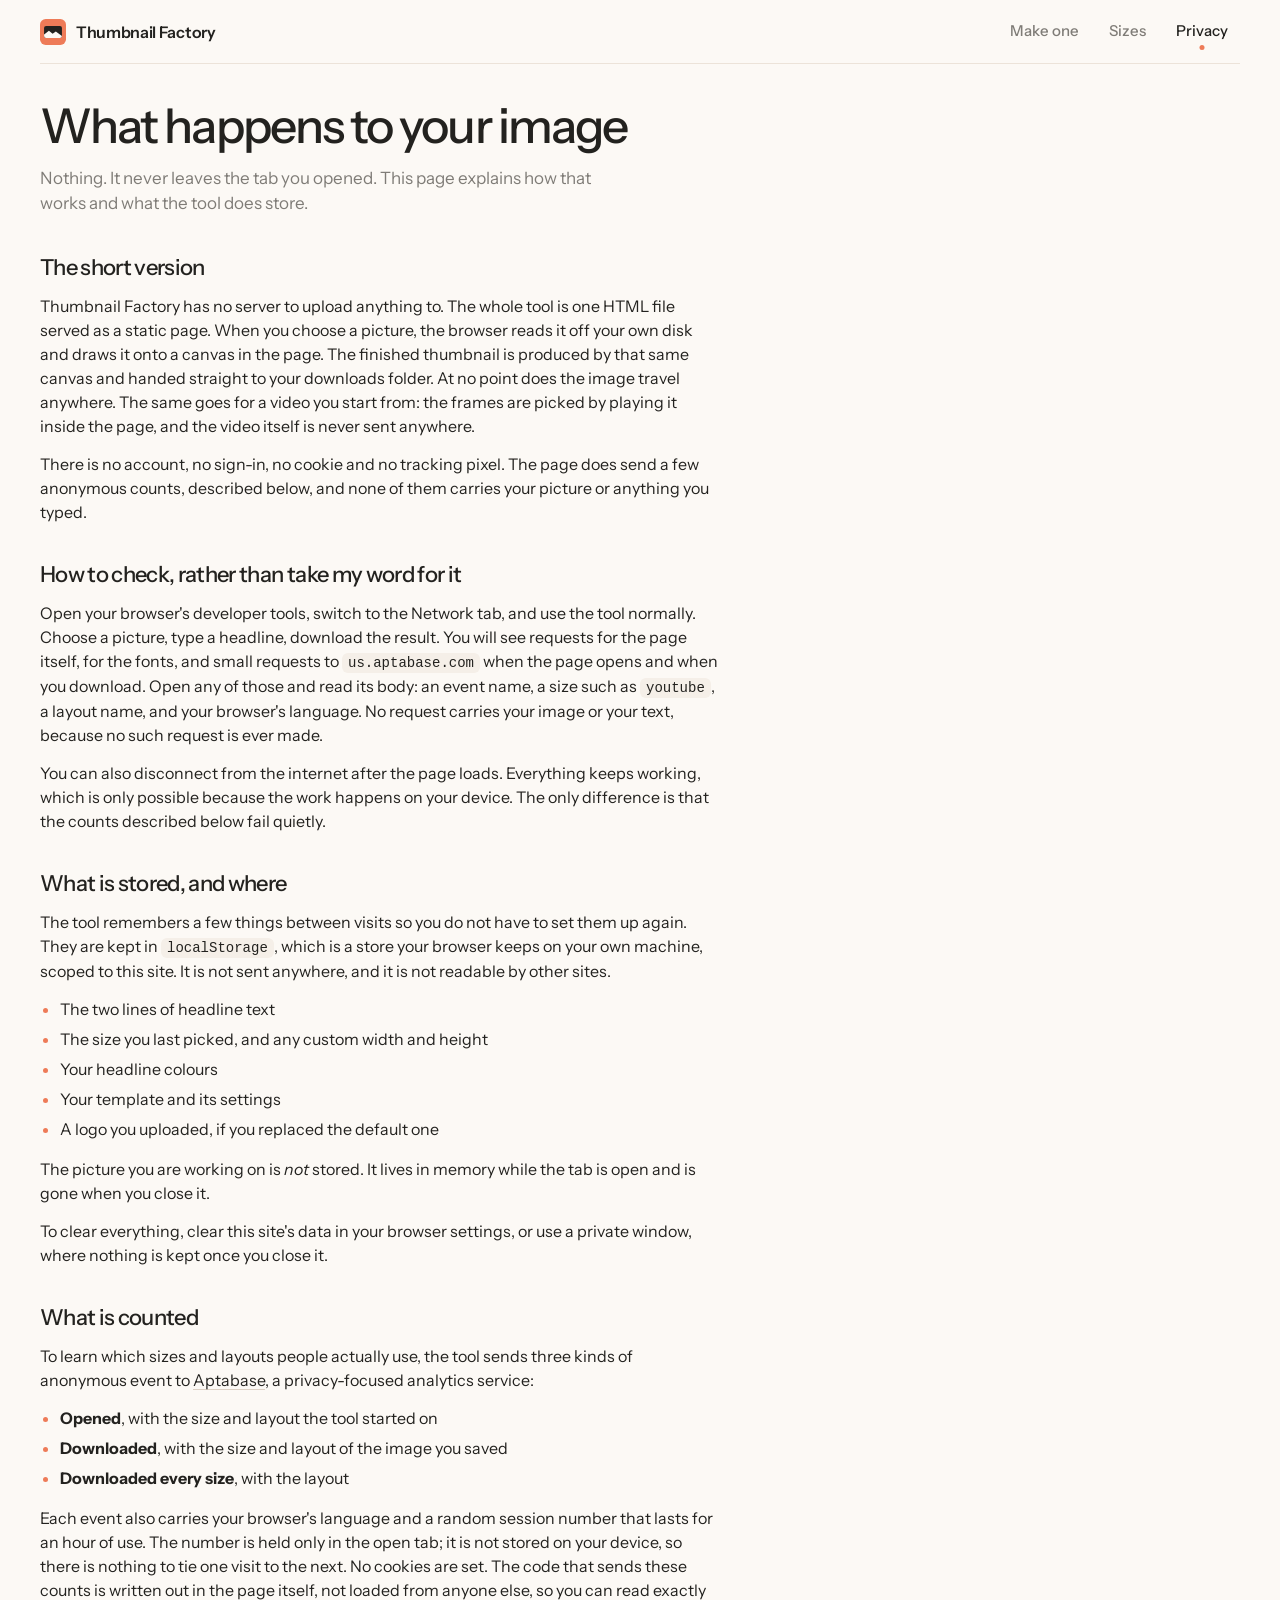
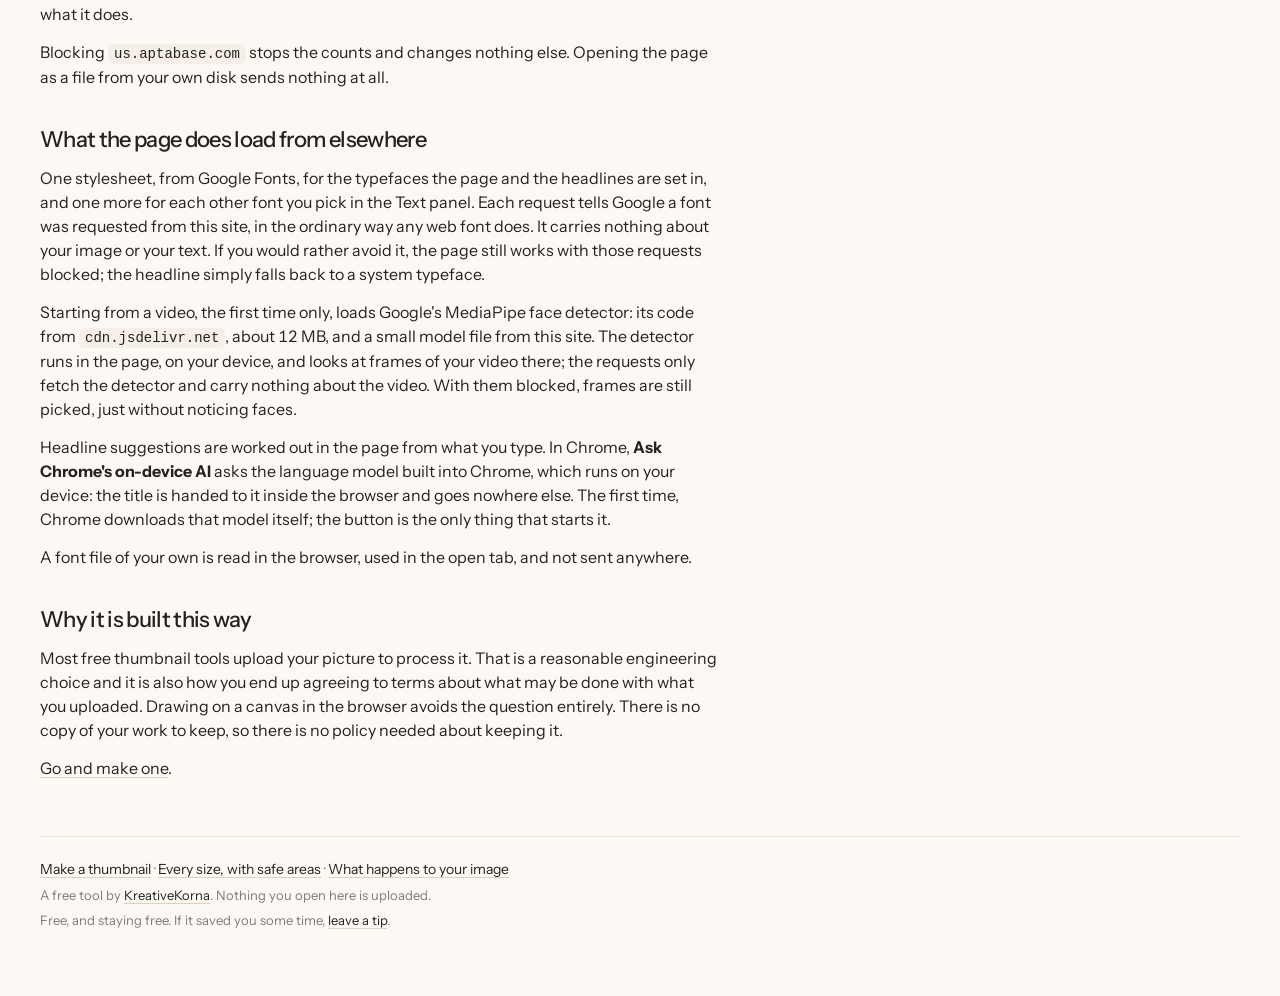
==== commit 3adcfa79: "Add a tip link: in the footer, and under the downloads once something is downloaded The footer on ev" ====
--- a/privacy/index.html
+++ b/privacy/index.html
@@ -180,6 +180,25 @@
     padding:14px 4px 0; margin:0;
   }
   .readout .what{ font-weight:600; letter-spacing:-.01em; }
+  /* a pill over the foot of the well: pill buttons in a pill, so the curves nest */
+  .elbar{
+    position:absolute; inset-inline:0; bottom:12px; z-index:3; margin-inline:auto;
+    width:max-content; max-width:calc(100% - 24px);
+    display:flex; align-items:center; gap:2px; padding:4px; padding-inline-start:14px;
+    background:var(--surface); border-radius:var(--pill); box-shadow:0 4px 16px rgb(0 0 0 / .28);
+  }
+  .elbar[hidden]{ display:none; }
+  /* the name sits in its own dark chip, marked with the outline's coral, so
+     it reads as "what is selected" apart from the two actions */
+  .elbar{ padding-inline-start:4px; }
+  .elbar .elname{
+    display:inline-flex; align-items:center; gap:7px; min-height:32px; padding:0 14px 0 11px;
+    margin-inline-end:4px; border-radius:var(--pill); background:var(--ink); color:var(--canvas);
+    font-size:13px; font-weight:600; white-space:nowrap;
+  }
+  .elbar .elname::before{ content:""; width:8px; height:8px; border-radius:50%; background:var(--accent); flex:none; }
+  .elbar .btn{ width:auto; white-space:nowrap; box-shadow:none; min-height:32px; padding:6px 12px; }
+  @media (hover: hover){ .elbar .btn:hover{ background:var(--cream); } }
   .readout .dims{ margin-inline-start:auto; color:var(--muted); }
   .howto{ margin:10px 4px 0; max-width:56ch; color:var(--muted); font-size:14px; }
   .howto p{ margin:0 0 3px; }
@@ -334,6 +353,9 @@
   .field.pic{ gap:2px; }
   .field > label, .legend{ font-size:13px; font-weight:500; }
   .hint{ font-size:12.5px; margin:4px 0 0; color:var(--muted); }
+  /* closes the pictures: hangs under them (8) and leaves a wider gap (28)
+     before the headline, so the two clusters read apart */
+  .fields > .pichint{ margin:-6px 0 14px; }
   /* a picture's zoom lives in its block, just under its buttons */
   .field > .field{ margin-top:0; }
   input[type=text], input[type=number]{
@@ -362,6 +384,10 @@
   .row .field.grow{ flex:3; }
   .row .field.narrow{ flex:1; min-width:70px; }
   .row[hidden]{ display:none; }
+  /* colour rows: equal columns, so a gradient's extra stops fill in beside
+     the first one instead of reflowing it */
+  .row.row-arrow{ display:grid; grid-template-columns:repeat(3, minmax(0, 1fr)); gap:8px; }
+  .row-arrow input[type=color]{ width:100%; }
   .field[hidden]{ display:none; }
   /* controls a template does not use; beats each control's own display */
   .fields [hidden], .toggles [hidden]{ display:none !important; }
@@ -398,19 +424,34 @@
   .segs label:has(input:checked){ background:var(--surface); color:var(--ink); box-shadow:var(--shadow-sm); }
   .segs label:has(input:focus-visible){ outline:2px solid var(--ink); outline-offset:1px; }
 
-  /* folding panels */
+  /* the panel narrowed to one element: the way back, then its name */
+  .focushead{ display:flex; align-items:center; gap:12px; margin-bottom:16px; }
+  .focushead[hidden]{ display:none; }
+  .focushead .btn{ width:auto; flex:none; padding-inline-start:12px; }
+  .focushead .btn::before{ content:"\2039"; margin-inline-end:6px; font-size:16px; line-height:0; }
+  [dir=rtl] .focushead .btn::before{ content:"\203A"; }
+  .focusname{ font-size:16px; font-weight:600; letter-spacing:-.01em; min-width:0; overflow-wrap:anywhere; }
+  /* one element's panels lie open, their titles folded away */
+  .fields.focus .group{ border-top:0; padding-top:0; }
+  .fields.focus .gtitle{ display:none; }
+  .fields.focus .gbody{ padding-top:0; }
+  /* adding an element of your own */
+  .addrow{ display:flex; gap:6px; margin-top:10px; }
+  .addrow .btn{ width:auto; }
+  .addrow .btn::before{ content:"+"; margin-inline-end:6px; color:var(--muted); }
+  .extrapanel[hidden], .fields[hidden]{ display:none; }
+  .extrapanel .pichead .btn{ width:auto; flex:none; }
+  .extrapanel .btn.danger{ width:auto; align-self:flex-start; color:var(--alert); }
+  /* the elements a template has, one press each */
+  .elements{ display:flex; flex-wrap:wrap; gap:6px; }
+  .elements .btn{ width:auto; }
+
+  /* panels: a titled section each */
   .group{ border-top:1px solid var(--line-strong); padding-top:12px; }
   /* a panel's first control hangs closer to its title (10) than controls sit to each other (16) */
   .gbody{ display:flex; flex-direction:column; gap:14px; padding-top:10px; }
   /* a panel's first control hangs closer to its title than controls sit to each other */
-  .group > summary{ font-size:14px; font-weight:500; cursor:pointer;
-    list-style:none; display:flex; align-items:center; gap:8px; min-height:28px; }
-  .group > summary::-webkit-details-marker{ display:none; }
-  .group > summary::after{ content:""; margin-inline-start:auto; width:6px; height:6px; border:solid var(--muted);
-    border-width:0 1.5px 1.5px 0; transform:translateY(-2px) rotate(45deg); transition:transform .16s cubic-bezier(0.2, 0, 0, 1); }
-  .group[open] > summary::after{ transform:translateY(1px) rotate(-135deg); border-width:0 2px 2px 0; }   /* matches the semibold open title */
-  .group[open] > summary{ font-weight:600; }
-  .group > summary:focus-visible{ outline:2px solid var(--ink); outline-offset:2px; border-radius:6px; }
+  .gtitle{ font-size:14px; font-weight:600; margin:0; min-height:28px; display:flex; align-items:center; }
 
   input[type=range]{
     -webkit-appearance:none; appearance:none; width:100%; background:transparent; margin:8px 0;
@@ -462,8 +503,19 @@
     font-size:14px; font-weight:500; line-height:1; color:var(--muted);
     box-shadow:inset 0 0 0 1px var(--line-strong);
   }
-  .stops{ display:flex; gap:6px; margin-top:8px; }
+  .stops{ display:grid; grid-template-columns:repeat(3, minmax(0, 1fr)); gap:8px; margin-top:8px; }
   .stops[hidden]{ display:none; }
+  .stop{ display:flex; flex-direction:column; gap:4px; min-width:0; cursor:pointer; }
+  .stop input[type=color]{ width:100%; }
+  .stoprole{ font-size:11.5px; line-height:1.25; color:var(--muted); text-align:center; font-variant-numeric:tabular-nums; }
+  /* the key: each colour and what it does in this template */
+  .roles{ display:flex; flex-direction:column; gap:3px; margin-top:8px; }
+  .role{ display:flex; align-items:center; gap:7px; font-size:12px; color:var(--muted); border-radius:6px; padding:2px 4px; margin-inline:-4px; cursor:default; }
+  .role i{ flex:none; width:10px; height:10px; border-radius:50%; box-shadow:inset 0 0 0 1px rgb(0 0 0 / .15); }
+  .role.unused{ opacity:.55; }
+  .roles .rolenote{ margin:2px 0 0; }
+  @media (hover: hover){ .role:hover{ background:var(--cream-lo); color:var(--ink); } }
+  .role:focus-visible{ outline:2px solid var(--ink); outline-offset:1px; }
 
   .logorow{ display:flex; gap:10px; align-items:center; }
   .logopreview{
@@ -525,6 +577,9 @@
   .status{ font-size:13px; min-height:19px; font-weight:500; color:var(--muted); }
   .status.ok{ color:var(--ok); }
   .status.err{ color:var(--alert); }
+  .thanks{ margin:0; font-size:13px; color:var(--muted); text-align:center; }
+  .thanks[hidden]{ display:none; }
+  .thanks a{ color:var(--ink); text-decoration:underline; text-underline-offset:2px; }
 
   .fallback[hidden]{ display:none; }
   .fallback p{ font-size:13px; margin:0 0 8px; }
@@ -816,6 +871,7 @@
        <a href="/sizes/">Every size, with safe areas</a> &middot;
        <a href="/privacy/">What happens to your image</a></p>
     <p class="by">A free tool by <a href="https://kreativekorna.com/">KreativeKorna</a>. Nothing you open here is uploaded.</p>
+    <p class="by">Free, and staying free. If it saved you some time, <a href="https://checkout.bachs.io/pay/pl_9ba95d1583c5" target="_blank" rel="noopener">leave a tip</a>.</p>
   </footer>
 </div>
 
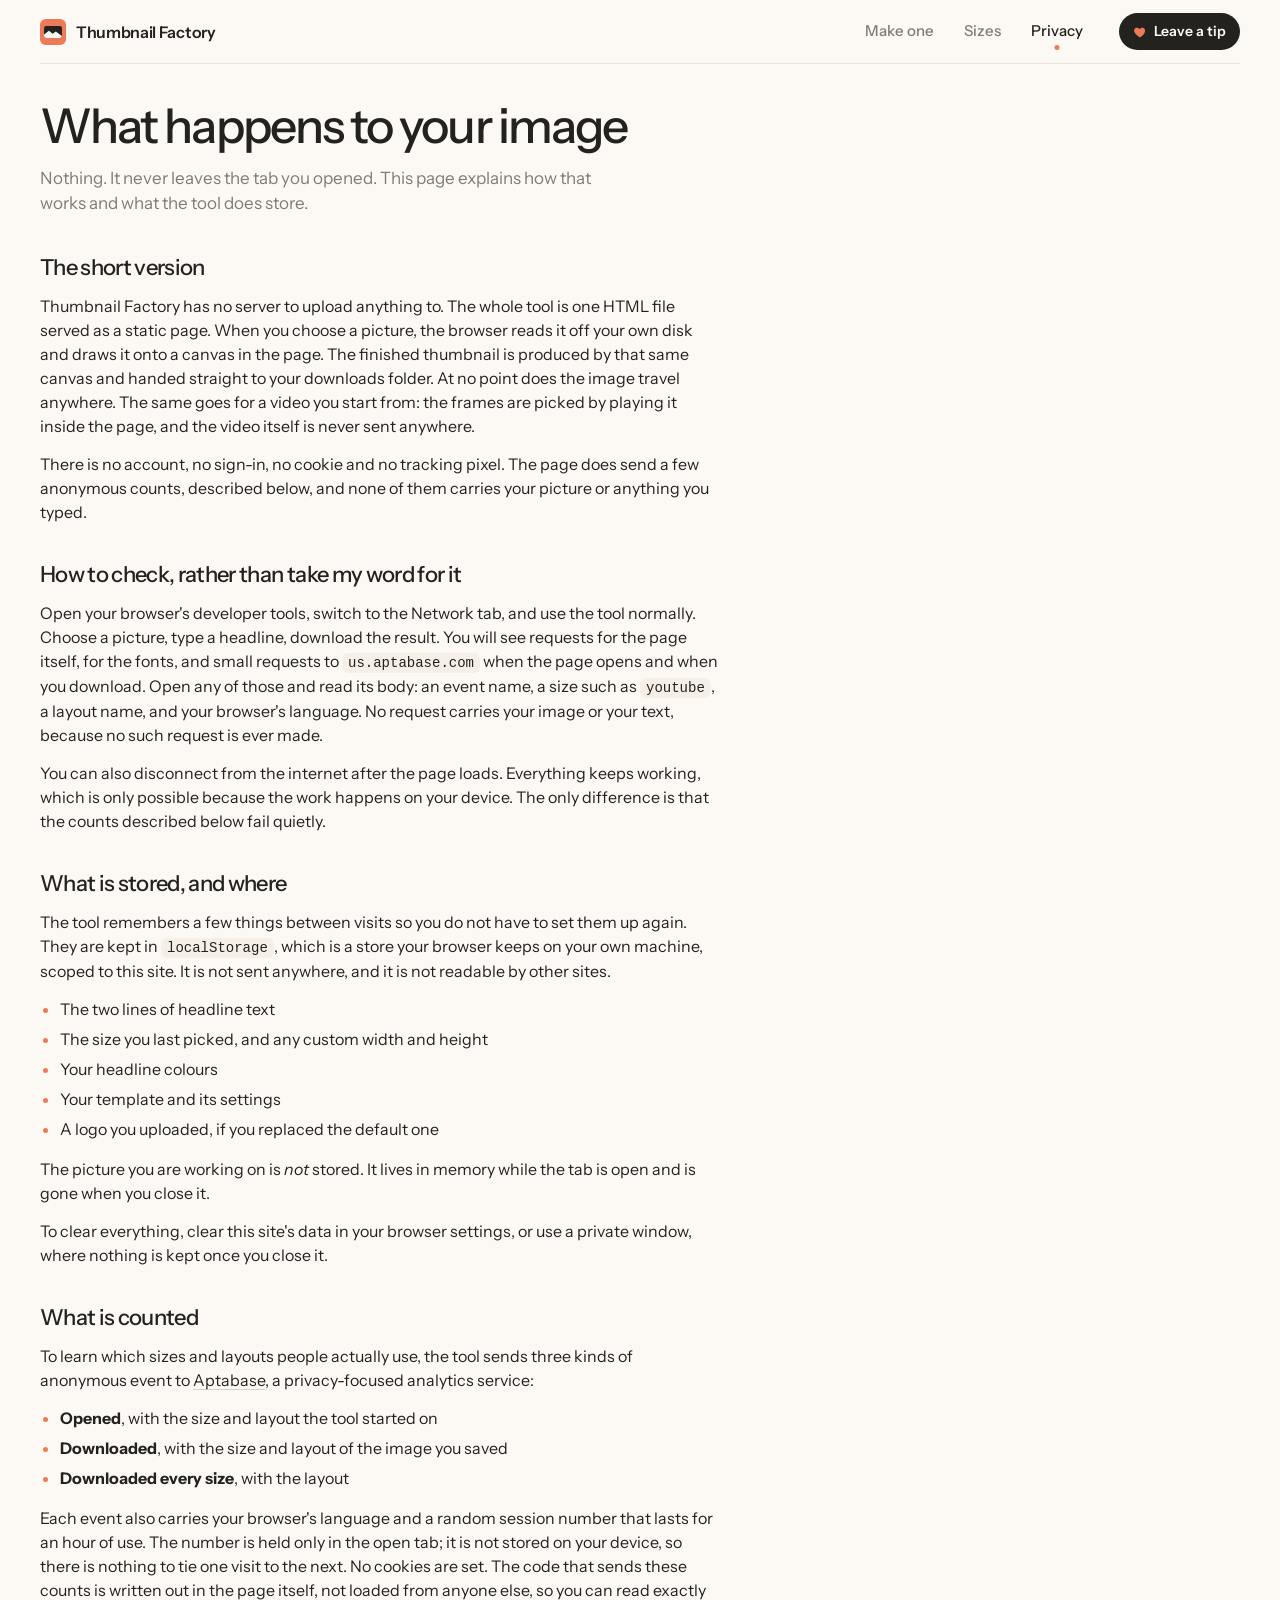
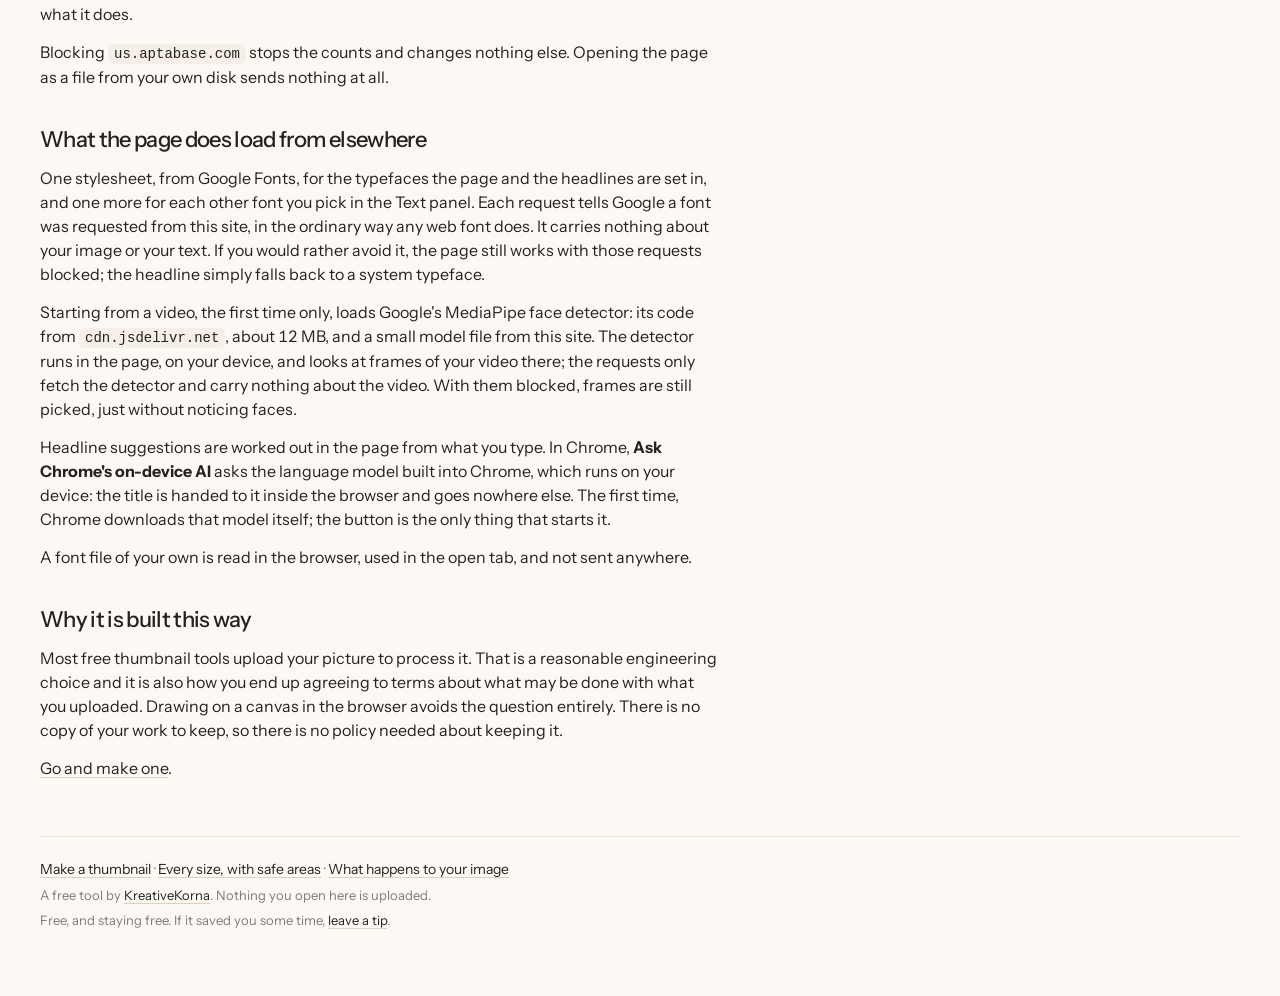
==== commit 653b1237: "Put the tip in the masthead, as a filled button on every page The footer link and the after-download" ====
--- a/privacy/index.html
+++ b/privacy/index.html
@@ -93,6 +93,16 @@
     transform:translateX(-50%); border-radius:50%; background:var(--accent);   /* centred: same either way round */
   }
   header nav a:focus-visible{ outline:2px solid var(--ink); outline-offset:1px; }
+  /* the one filled thing in the masthead, so the tip is never hunted for */
+  header .tip{
+    display:inline-flex; align-items:center; gap:7px; padding:8px 14px; border-radius:var(--pill);
+    background:var(--ink); color:var(--canvas); font-size:14px; font-weight:600; text-decoration:none; white-space:nowrap;
+    transition:opacity .14s linear, transform .14s cubic-bezier(0.2, 0, 0, 1);
+  }
+  header .tip svg{ color:var(--accent); flex:none; }
+  @media (hover: hover){ header .tip:hover{ opacity:.85; } }
+  header .tip:active{ transform:scale(0.96); }
+  header .tip:focus-visible{ outline:2px solid var(--ink); outline-offset:3px; }
 
   h1{
     font-size:clamp(30px,4.4vw,48px); line-height:1.08;
@@ -771,6 +781,7 @@
       <a href="/sizes/">Sizes</a>
       <a href="/privacy/" aria-current="page">Privacy</a>
     </nav>
+    <a class="tip" href="https://checkout.bachs.io/pay/pl_9ba95d1583c5" target="_blank" rel="noopener"><svg width="14" height="14" viewBox="0 0 24 24" aria-hidden="true"><path fill="currentColor" d="M12 21s-7.5-4.6-9.6-9.2C.9 8.5 2.9 4.5 6.7 4.5c2.2 0 3.7 1.2 4.6 2.6.9-1.4 2.4-2.6 4.6-2.6 3.8 0 5.8 4 4.3 7.3C19.5 16.4 12 21 12 21z"/></svg>Leave a tip</a>
   </header>
   <main>
     <h1>What happens to your image</h1>
